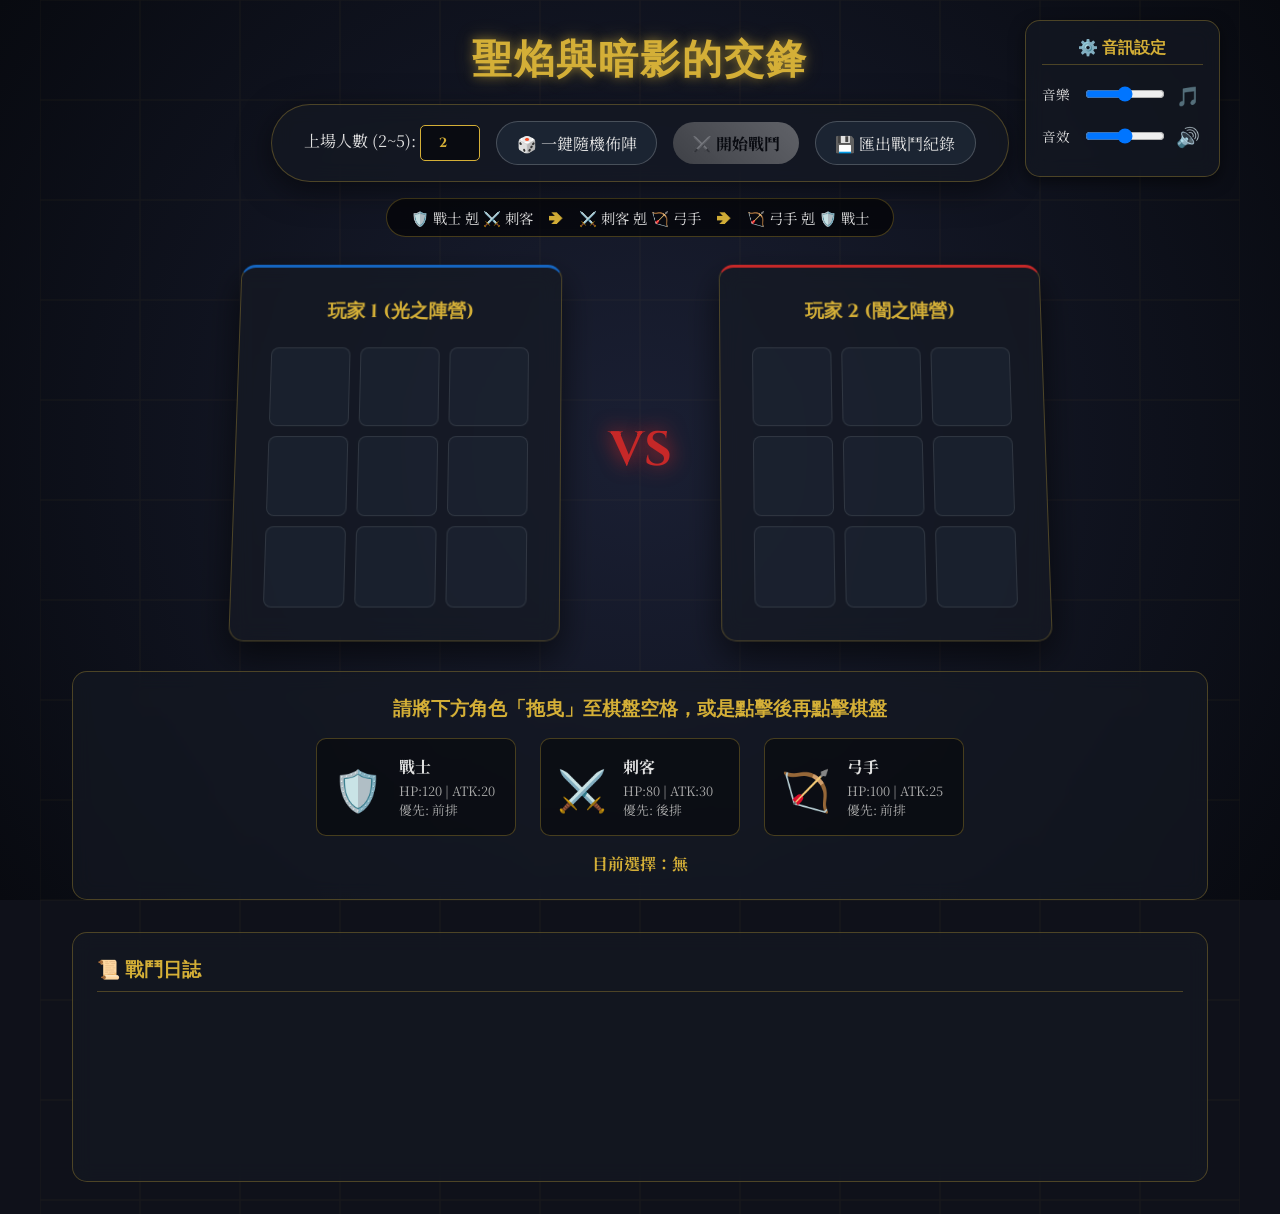
==== index.html @ f85f7ff4 "Initial commit: WarSims Auto-Battler Web Version" ====
<!DOCTYPE html>
<html lang="zh-TW">
<head>
    <meta charset="UTF-8">
    <meta name="viewport" content="width=device-width, initial-scale=1.0">
    <title>JRPG Auto Battler</title>
    <link rel="stylesheet" href="style.css">
    <link href="https://fonts.googleapis.com/css2?family=Noto+Serif+TC:wght@400;700&family=Cinzel:wght@600&display=swap" rel="stylesheet">
</head>
<body>
    <div id="game-container">
        <div class="bg-overlay"></div>
        
        <!-- 音效與音樂控制面板 -->
        <div class="audio-settings">
            <h4>⚙️ 音訊設定</h4>
            <div class="setting-row">
                <label>音樂</label>
                <input type="range" id="vol-bgm" min="0" max="1" step="0.05" value="0.5">
                <button id="toggle-bgm" class="icon-btn">🎵</button>
            </div>
            <div class="setting-row">
                <label>音效</label>
                <input type="range" id="vol-sfx" min="0" max="1" step="0.05" value="0.5">
                <button id="toggle-sfx" class="icon-btn">🔊</button>
            </div>
        </div>

        <header>
            <h1 class="title">聖焰與暗影的交鋒</h1>
            <div class="controls">
                <label>上場人數 (2~5): <input type="number" id="num-chars" value="2" min="2" max="5"></label>
                <button id="btn-random">🎲 一鍵隨機佈陣</button>
                <button id="btn-start" class="primary" disabled>⚔️ 開始戰鬥</button>
                <button id="btn-reset" class="hidden">🔄 重置下一局</button>
                <button id="btn-export">💾 匯出戰鬥紀錄</button>
            </div>
            
            <!-- 克制說明圖 -->
            <div class="element-legend">
                <span>🛡️ 戰士 剋 ⚔️ 刺客</span>
                <span class="arrow">➔</span>
                <span>⚔️ 刺客 剋 🏹 弓手</span>
                <span class="arrow">➔</span>
                <span>🏹 弓手 剋 🛡️ 戰士</span>
            </div>
        </header>

        <main class="battlefield">
            <div class="team-area team1">
                <h2 class="team-name">玩家 1 (光之陣營)</h2>
                <div class="grid" id="grid-team1">
                    <!-- 3x3 cells generated by JS -->
                </div>
            </div>

            <div class="vs-badge">VS</div>

            <div class="team-area team2">
                <h2 class="team-name">玩家 2 (闇之陣營)</h2>
                <div class="grid" id="grid-team2">
                    <!-- 3x3 cells generated by JS -->
                </div>
            </div>
        </main>

        <section class="selection-panel" id="selection-panel">
            <h3>請將下方角色「拖曳」至棋盤空格，或是點擊後再點擊棋盤</h3>
            <div class="character-pool">
                <div class="char-card" data-class="Warrior" draggable="true">
                    <div class="icon">🛡️</div>
                    <div class="info">
                        <strong>戰士</strong>
                        <span>HP:120 | ATK:20</span>
                        <span>優先: 前排</span>
                    </div>
                </div>
                <div class="char-card" data-class="Assassin" draggable="true">
                    <div class="icon">⚔️</div>
                    <div class="info">
                        <strong>刺客</strong>
                        <span>HP:80 | ATK:30</span>
                        <span>優先: 後排</span>
                    </div>
                </div>
                <div class="char-card" data-class="Archer" draggable="true">
                    <div class="icon">🏹</div>
                    <div class="info">
                        <strong>弓手</strong>
                        <span>HP:100 | ATK:25</span>
                        <span>優先: 前排</span>
                    </div>
                </div>
            </div>
            <div id="selection-status">目前選擇：無</div>
        </section>

        <section class="battle-log">
            <h3>📜 戰鬥日誌</h3>
            <div id="log-content"></div>
        </section>
    </div>

    <!-- 實體音效標籤 (請將您自己的 MP3 檔案放入資料夾中，並命名如下) -->
    <audio id="bgm-audio" loop src="./bgm.mp3"></audio>
    <audio id="hit-audio" src="./hit.mp3"></audio>
    <audio id="crit-audio" src="./crit.mp3"></audio>
    <audio id="die-audio" src="./die.mp3"></audio>

    <script src="app.js"></script>
</body>
</html>
---- style.css ----
:root {
    --bg-dark: #0f111a;
    --primary-gold: #d4af37;
    --primary-red: #c62828;
    --primary-blue: #1565c0;
    --text-light: #e0e0e0;
    --glass-bg: rgba(20, 25, 35, 0.7);
    --glass-border: rgba(212, 175, 55, 0.3);
    --cell-bg: rgba(30, 40, 55, 0.5);
    --cell-border: rgba(255, 255, 255, 0.1);
}

* {
    box-sizing: border-box;
    margin: 0;
    padding: 0;
}

body {
    background-color: var(--bg-dark);
    background-image: radial-gradient(circle at center, #1a1f33 0%, #080a10 100%);
    background-size: cover;
    background-attachment: fixed;
    color: var(--text-light);
    font-family: 'Noto Serif TC', serif;
    min-height: 100vh;
    display: flex;
    justify-content: center;
    align-items: center;
}

#game-container {
    width: 100%;
    max-width: 1200px;
    padding: 2rem;
    position: relative;
    z-index: 1;
}

.bg-overlay {
    position: absolute;
    top: 0; left: 0; width: 100%; height: 100%;
    background: url('data:image/svg+xml;utf8,<svg width="100" height="100" xmlns="http://www.w3.org/2000/svg"><rect width="100" height="100" fill="none" stroke="rgba(212,175,55,0.05)" stroke-width="1"/></svg>');
    z-index: -1;
    pointer-events: none;
}

header {
    text-align: center;
    margin-bottom: 1.5rem;
}

.title {
    font-family: 'Cinzel', serif;
    font-size: 2.5rem;
    color: var(--primary-gold);
    text-shadow: 0 0 10px rgba(212, 175, 55, 0.5), 0 0 20px rgba(212, 175, 55, 0.3);
    letter-spacing: 2px;
    margin-bottom: 1rem;
}

.controls {
    display: flex;
    justify-content: center;
    gap: 1rem;
    align-items: center;
    background: var(--glass-bg);
    padding: 1rem 2rem;
    border-radius: 50px;
    border: 1px solid var(--glass-border);
    backdrop-filter: blur(10px);
    box-shadow: 0 8px 32px rgba(0, 0, 0, 0.5);
    width: fit-content;
    margin: 0 auto 1rem auto;
}

/* 克制圖例 */
.element-legend {
    display: flex;
    justify-content: center;
    align-items: center;
    gap: 1rem;
    background: rgba(0, 0, 0, 0.6);
    padding: 0.5rem 1.5rem;
    border-radius: 20px;
    border: 1px solid var(--glass-border);
    color: var(--text-light);
    font-size: 0.9rem;
    width: fit-content;
    margin: 0 auto;
}

.element-legend .arrow {
    color: var(--primary-gold);
}

input[type="number"] {
    background: rgba(0,0,0,0.5);
    border: 1px solid var(--primary-gold);
    color: var(--primary-gold);
    padding: 0.5rem;
    border-radius: 5px;
    width: 60px;
    text-align: center;
    font-family: 'Cinzel', serif;
    font-weight: bold;
}

button {
    background: rgba(30, 40, 55, 0.8);
    color: var(--text-light);
    border: 1px solid rgba(255,255,255,0.2);
    padding: 0.6rem 1.2rem;
    border-radius: 25px;
    cursor: pointer;
    font-family: 'Noto Serif TC', serif;
    font-size: 1rem;
    transition: all 0.3s ease;
}

button:hover:not(:disabled) {
    background: rgba(50, 60, 80, 0.8);
    border-color: var(--primary-gold);
    box-shadow: 0 0 15px rgba(212, 175, 55, 0.3);
}

button.primary {
    background: linear-gradient(45deg, #8a6a20, #d4af37);
    color: #000;
    font-weight: bold;
    border: none;
}

button.primary:hover:not(:disabled) {
    background: linear-gradient(45deg, #d4af37, #f3d46f);
    box-shadow: 0 0 20px rgba(212, 175, 55, 0.6);
}

button:disabled {
    opacity: 0.5;
    cursor: not-allowed;
    filter: grayscale(1);
}

.hidden {
    display: none !important;
}

/* Battlefield */
.battlefield {
    display: flex;
    justify-content: center;
    align-items: center;
    gap: 3rem;
    margin-bottom: 2rem;
    perspective: 1000px;
}

.team-area {
    background: var(--glass-bg);
    border: 1px solid var(--glass-border);
    border-radius: 15px;
    padding: 2rem;
    backdrop-filter: blur(10px);
    box-shadow: 0 15px 35px rgba(0,0,0,0.6);
    position: relative;
    transform: rotateX(5deg);
    transition: transform 0.3s ease;
}

.team-area:hover {
    transform: rotateX(0deg);
}

.team1 { border-top: 3px solid var(--primary-blue); }
.team2 { border-top: 3px solid var(--primary-red); }

.team-name {
    text-align: center;
    margin-bottom: 1.5rem;
    font-family: 'Cinzel', serif;
    color: var(--primary-gold);
    font-size: 1.2rem;
}

.grid {
    display: grid;
    grid-template-columns: repeat(3, 1fr);
    grid-template-rows: repeat(3, 1fr);
    gap: 10px;
}

.team1 .grid {
    direction: rtl; 
}
.team1 .cell {
    direction: ltr; 
}

.cell {
    width: 80px;
    height: 80px;
    background: var(--cell-bg);
    border: 1px solid var(--cell-border);
    border-radius: 8px;
    display: flex;
    justify-content: center;
    align-items: center;
    transition: all 0.2s ease;
    position: relative;
}

.cell.drag-over {
    background: rgba(212, 175, 55, 0.3);
    border-color: var(--primary-gold);
    transform: scale(1.05);
}

.cell:hover {
    background: rgba(255, 255, 255, 0.1);
    border-color: var(--primary-gold);
}

.vs-badge {
    font-family: 'Cinzel', serif;
    font-size: 3rem;
    font-weight: bold;
    color: var(--primary-red);
    text-shadow: 0 0 20px #c62828;
    animation: pulse 2s infinite alternate;
}

@keyframes pulse {
    from { transform: scale(1); text-shadow: 0 0 10px #c62828; }
    to { transform: scale(1.1); text-shadow: 0 0 25px #ff5252; }
}

/* Characters */
.character {
    font-size: 2.5rem;
    user-select: none;
    position: relative;
    z-index: 2;
    transition: all 0.3s ease;
    cursor: grab;
}

.character:active {
    cursor: grabbing;
}

.character.dragging {
    opacity: 0.5;
    transform: scale(1.1);
}

.hp-bar-container {
    position: absolute;
    bottom: -15px;
    left: 10%;
    width: 80%;
    height: 6px;
    background: #333;
    border-radius: 3px;
    overflow: hidden;
    border: 1px solid #000;
}

.hp-bar {
    height: 100%;
    background: #4caf50;
    width: 100%;
    transition: width 0.3s ease, background-color 0.3s ease;
}

.hp-bar.low {
    background: #f44336;
}

/* 動畫效果 */
@keyframes attack-right {
    0% { transform: translateX(0) scale(1); }
    50% { transform: translateX(30px) scale(1.2); }
    100% { transform: translateX(0) scale(1); }
}

@keyframes attack-left {
    0% { transform: translateX(0) scale(1); }
    50% { transform: translateX(-30px) scale(1.2); }
    100% { transform: translateX(0) scale(1); }
}

@keyframes hit-shake {
    0% { transform: translate(0, 0) rotate(0deg); filter: brightness(1) sepia(0); }
    25% { transform: translate(5px, 5px) rotate(5deg); filter: brightness(2) sepia(1) hue-rotate(300deg); }
    50% { transform: translate(-5px, -5px) rotate(-5deg); filter: brightness(2) sepia(1) hue-rotate(300deg); }
    75% { transform: translate(5px, -5px) rotate(5deg); filter: brightness(1) sepia(0); }
    100% { transform: translate(0, 0) rotate(0deg); }
}

@keyframes die {
    0% { opacity: 1; transform: scale(1); filter: grayscale(0); }
    50% { opacity: 0.5; transform: scale(0.8); filter: grayscale(1); }
    100% { opacity: 0; transform: scale(0.5); filter: grayscale(1); }
}

.anim-attack-t1 { animation: attack-right 0.2s ease-in-out; z-index: 10; }
.anim-attack-t2 { animation: attack-left 0.2s ease-in-out; z-index: 10; }
.anim-hit { animation: hit-shake 0.2s ease-in-out; }
.anim-die { animation: die 0.5s forwards; }

.damage-text {
    position: absolute;
    color: #ff5252;
    font-weight: bold;
    font-size: 1.5rem;
    text-shadow: 2px 2px 0 #000;
    pointer-events: none;
    z-index: 20;
    animation: floatUp 1s forwards;
}

.damage-text.crit {
    color: #ffeb3b;
    font-size: 2rem;
}

@keyframes floatUp {
    0% { transform: translateY(0) scale(1); opacity: 1; }
    100% { transform: translateY(-40px) scale(1.5); opacity: 0; }
}

/* Selection Panel */
.selection-panel {
    background: var(--glass-bg);
    border: 1px solid var(--glass-border);
    border-radius: 15px;
    padding: 1.5rem;
    margin-bottom: 2rem;
    text-align: center;
    backdrop-filter: blur(10px);
}

.selection-panel h3 {
    color: var(--primary-gold);
    margin-bottom: 1rem;
    font-family: 'Cinzel', serif;
}

.character-pool {
    display: flex;
    justify-content: center;
    gap: 1.5rem;
    margin-bottom: 1rem;
}

.char-card {
    background: rgba(0,0,0,0.4);
    border: 1px solid var(--glass-border);
    border-radius: 10px;
    padding: 1rem;
    cursor: grab;
    display: flex;
    align-items: center;
    gap: 1rem;
    transition: all 0.2s ease;
    width: 200px;
}

.char-card:active {
    cursor: grabbing;
}

.char-card:hover {
    background: rgba(212, 175, 55, 0.1);
    transform: translateY(-5px);
}

.char-card.selected {
    border-color: var(--primary-gold);
    box-shadow: 0 0 15px rgba(212, 175, 55, 0.5);
    background: rgba(212, 175, 55, 0.15);
}

.char-card .icon {
    font-size: 2.5rem;
}

.char-card .info {
    display: flex;
    flex-direction: column;
    text-align: left;
    font-size: 0.8rem;
    color: #aaa;
}

.char-card .info strong {
    color: var(--text-light);
    font-size: 1rem;
    margin-bottom: 0.2rem;
}

#selection-status {
    color: var(--primary-gold);
    font-weight: bold;
}

/* Battle Log */
.battle-log {
    background: var(--glass-bg);
    border: 1px solid var(--glass-border);
    border-radius: 15px;
    padding: 1.5rem;
    height: 250px;
    display: flex;
    flex-direction: column;
    backdrop-filter: blur(10px);
}

.battle-log h3 {
    color: var(--primary-gold);
    margin-bottom: 1rem;
    font-family: 'Cinzel', serif;
    border-bottom: 1px solid var(--glass-border);
    padding-bottom: 0.5rem;
}

#log-content {
    flex: 1;
    overflow-y: auto;
    font-family: monospace;
    font-size: 0.95rem;
    line-height: 1.5;
    padding-right: 1rem;
}

#log-content::-webkit-scrollbar {
    width: 8px;
}
#log-content::-webkit-scrollbar-track {
    background: rgba(0,0,0,0.2);
    border-radius: 4px;
}
#log-content::-webkit-scrollbar-thumb {
    background: var(--primary-gold);
    border-radius: 4px;
}

.log-turn {
    color: var(--primary-gold);
    font-weight: bold;
    margin-top: 0.5rem;
    border-top: 1px dashed rgba(255,255,255,0.1);
    padding-top: 0.5rem;
}

.log-entry {
    margin-bottom: 0.3rem;
}

.log-crit {
    color: #ffeb3b;
}

.log-death {
    color: #ff5252;
    font-weight: bold;
}

/* Audio Settings Panel */
.audio-settings {
    position: absolute;
    top: 20px;
    right: 20px;
    background: var(--glass-bg);
    border: 1px solid var(--glass-border);
    border-radius: 15px;
    padding: 1rem;
    backdrop-filter: blur(10px);
    box-shadow: 0 5px 15px rgba(0,0,0,0.5);
    z-index: 100;
}

.audio-settings h4 {
    color: var(--primary-gold);
    margin-bottom: 0.8rem;
    font-family: 'Cinzel', serif;
    text-align: center;
    border-bottom: 1px solid var(--glass-border);
    padding-bottom: 0.3rem;
}

.setting-row {
    display: flex;
    align-items: center;
    gap: 0.5rem;
    margin-bottom: 0.5rem;
    font-size: 0.85rem;
}

.setting-row label {
    width: 35px;
}

.setting-row input[type="range"] {
    width: 80px;
    cursor: pointer;
}

.icon-btn {
    background: none;
    border: none;
    font-size: 1.2rem;
    cursor: pointer;
    padding: 0.2rem;
    border-radius: 5px;
    box-shadow: none;
    transition: opacity 0.2s;
}

.icon-btn:hover {
    background: rgba(255,255,255,0.1);
    box-shadow: none;
    border: none;
}

.icon-btn.muted {
    opacity: 0.3;
    filter: grayscale(1);
}
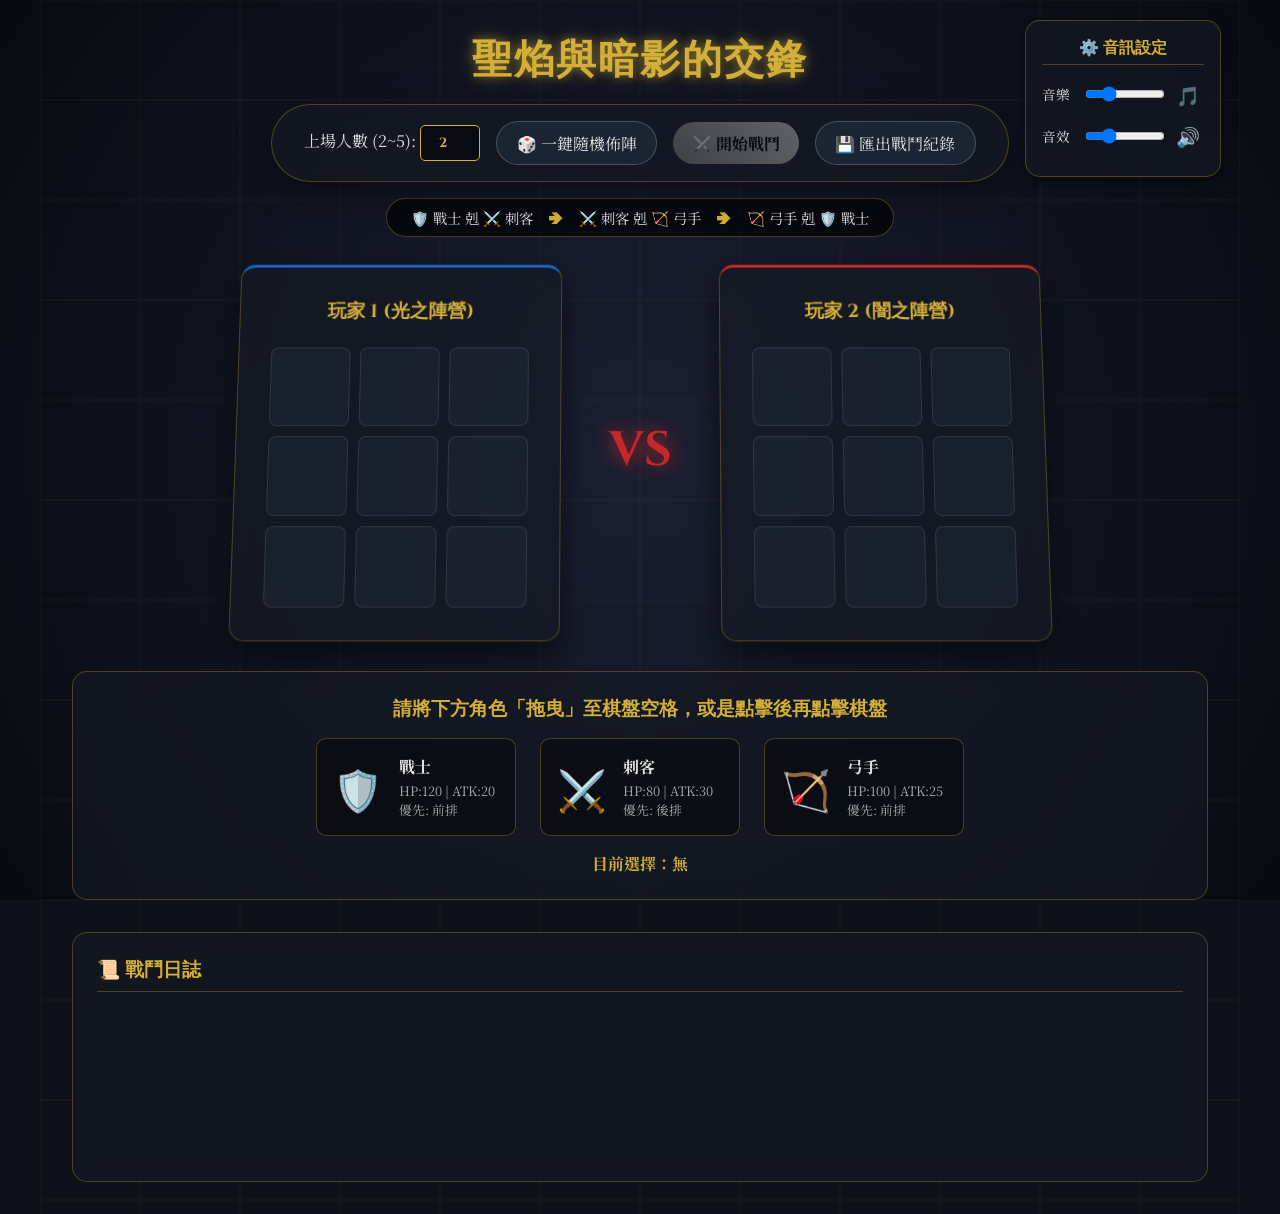
==== commit 3a70e196: "Lower default volume to 0.25" ====
--- a/index.html
+++ b/index.html
@@ -16,12 +16,12 @@
             <h4>⚙️ 音訊設定</h4>
             <div class="setting-row">
                 <label>音樂</label>
-                <input type="range" id="vol-bgm" min="0" max="1" step="0.05" value="0.5">
+                <input type="range" id="vol-bgm" min="0" max="1" step="0.05" value="0.25">
                 <button id="toggle-bgm" class="icon-btn">🎵</button>
             </div>
             <div class="setting-row">
                 <label>音效</label>
-                <input type="range" id="vol-sfx" min="0" max="1" step="0.05" value="0.5">
+                <input type="range" id="vol-sfx" min="0" max="1" step="0.05" value="0.25">
                 <button id="toggle-sfx" class="icon-btn">🔊</button>
             </div>
         </div>
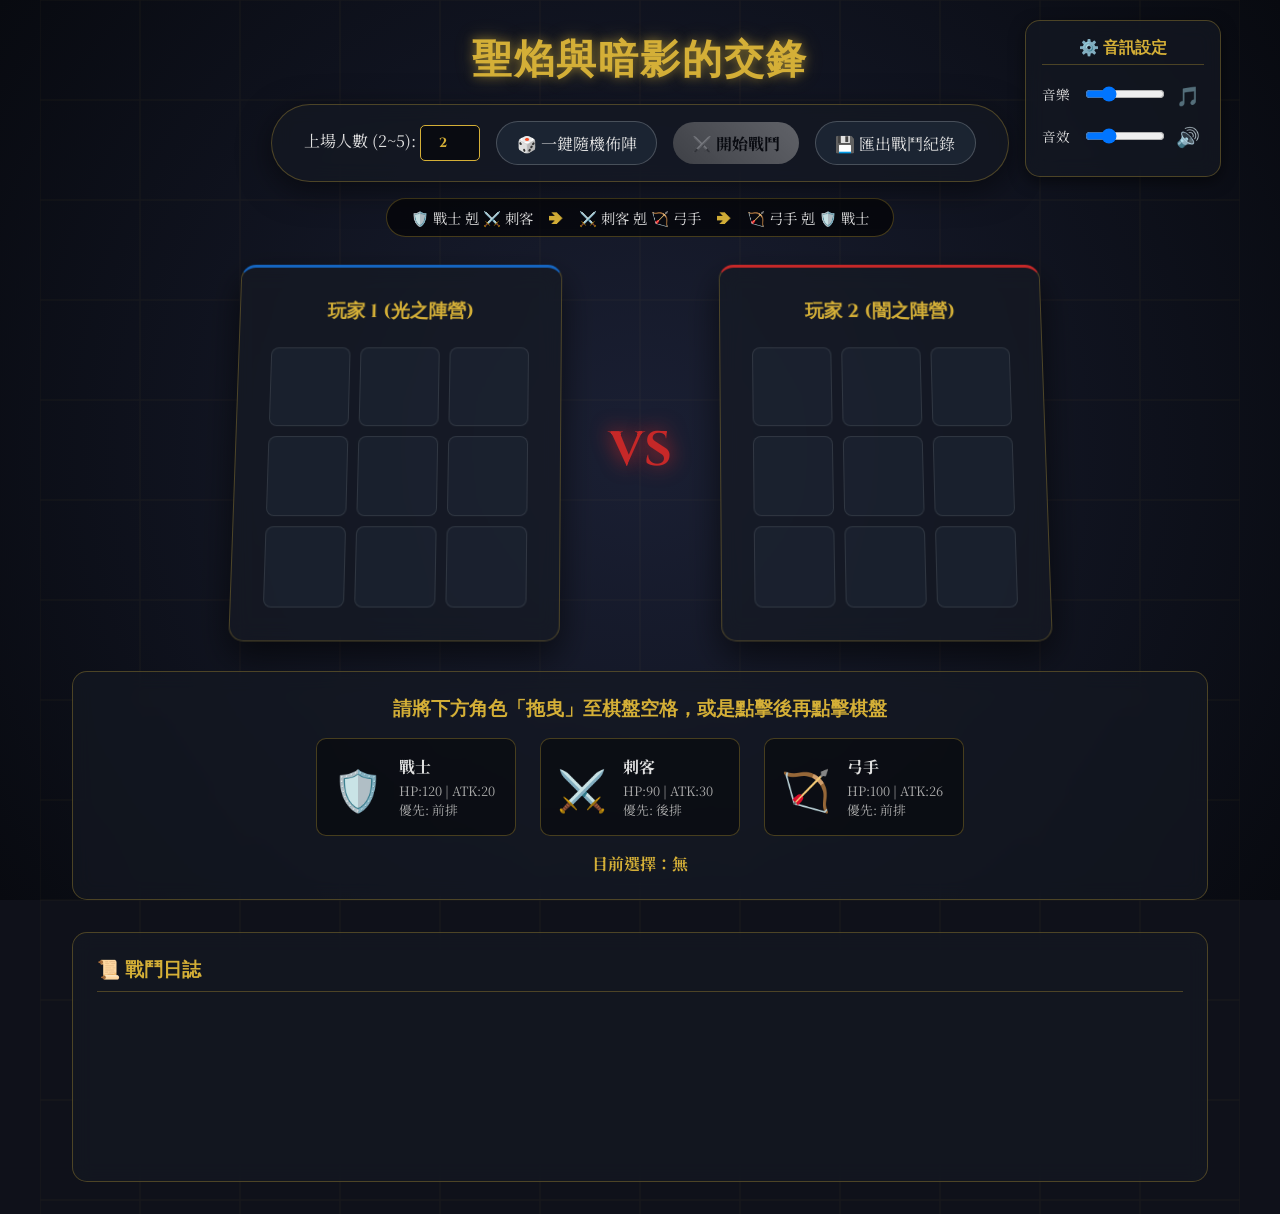
==== commit 0283b47c: "Update character stats balancing and simulate consecutive battles stats" ====
--- a/index.html
+++ b/index.html
@@ -79,7 +79,7 @@
                     <div class="icon">⚔️</div>
                     <div class="info">
                         <strong>刺客</strong>
-                        <span>HP:80 | ATK:30</span>
+                        <span>HP:90 | ATK:30</span>
                         <span>優先: 後排</span>
                     </div>
                 </div>
@@ -87,7 +87,7 @@
                     <div class="icon">🏹</div>
                     <div class="info">
                         <strong>弓手</strong>
-                        <span>HP:100 | ATK:25</span>
+                        <span>HP:100 | ATK:26</span>
                         <span>優先: 前排</span>
                     </div>
                 </div>
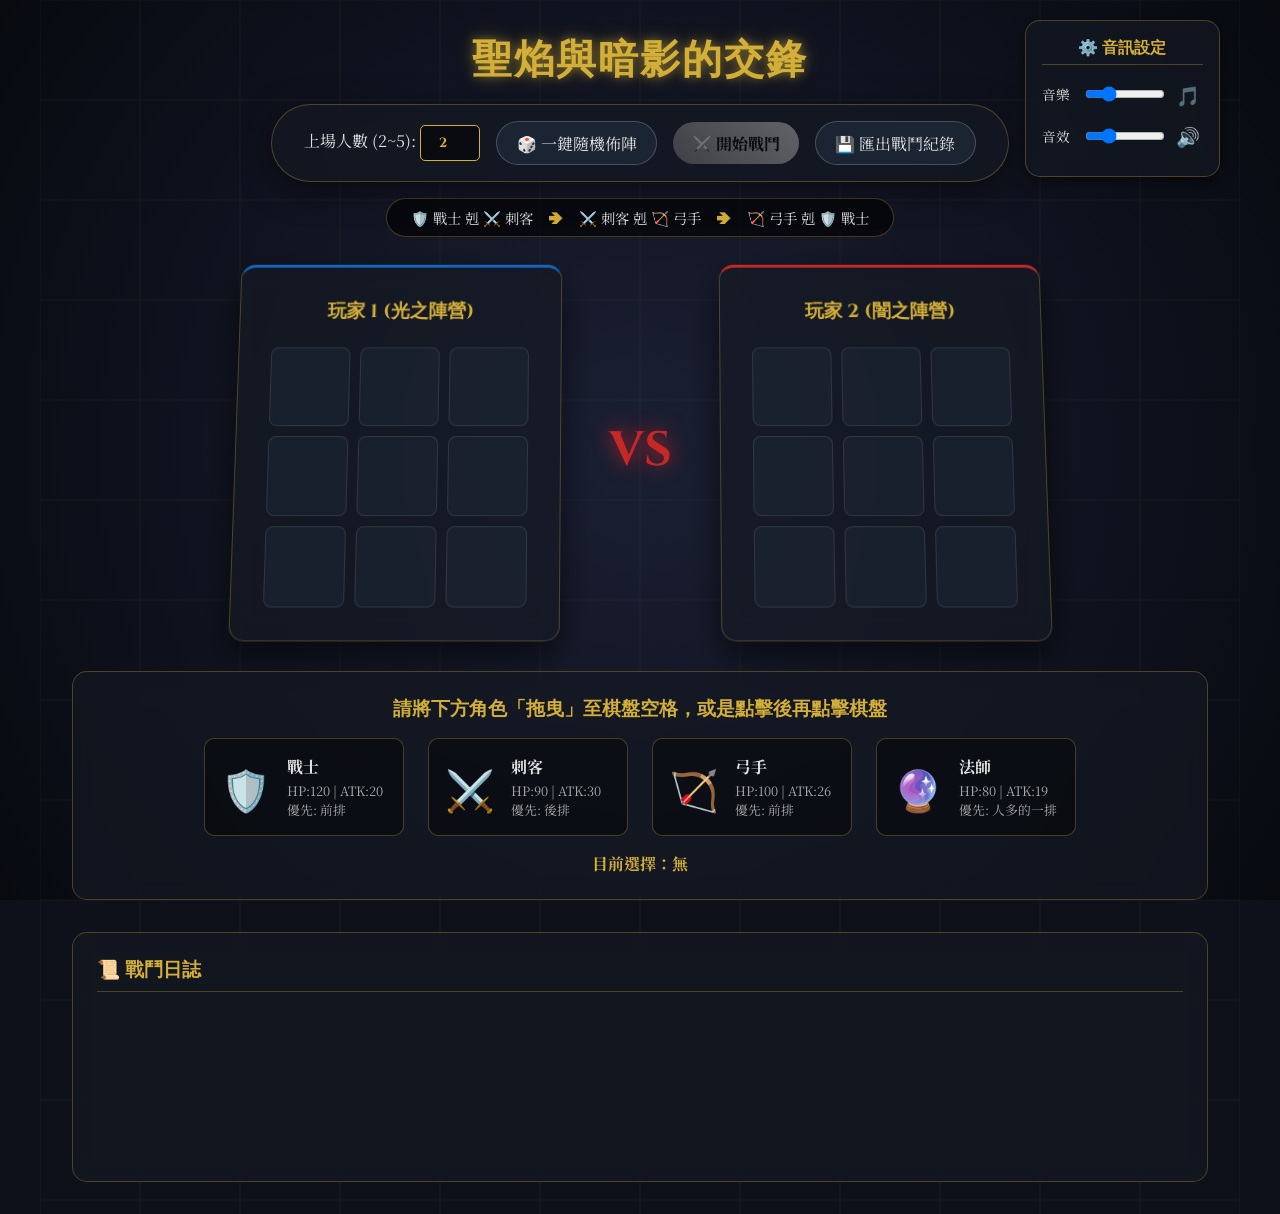
==== commit 140e3ab2: "refactor: organize assets, extract character configs to data file, add documentation" ====
--- a/index.html
+++ b/index.html
@@ -66,31 +66,8 @@
 
         <section class="selection-panel" id="selection-panel">
             <h3>請將下方角色「拖曳」至棋盤空格，或是點擊後再點擊棋盤</h3>
-            <div class="character-pool">
-                <div class="char-card" data-class="Warrior" draggable="true">
-                    <div class="icon">🛡️</div>
-                    <div class="info">
-                        <strong>戰士</strong>
-                        <span>HP:120 | ATK:20</span>
-                        <span>優先: 前排</span>
-                    </div>
-                </div>
-                <div class="char-card" data-class="Assassin" draggable="true">
-                    <div class="icon">⚔️</div>
-                    <div class="info">
-                        <strong>刺客</strong>
-                        <span>HP:90 | ATK:30</span>
-                        <span>優先: 後排</span>
-                    </div>
-                </div>
-                <div class="char-card" data-class="Archer" draggable="true">
-                    <div class="icon">🏹</div>
-                    <div class="info">
-                        <strong>弓手</strong>
-                        <span>HP:100 | ATK:26</span>
-                        <span>優先: 前排</span>
-                    </div>
-                </div>
+            <div class="character-pool" id="character-pool-container">
+                <!-- 角色卡片會由 characters.js 動態生成 -->
             </div>
             <div id="selection-status">目前選擇：無</div>
         </section>
@@ -101,12 +78,14 @@
         </section>
     </div>
 
-    <!-- 實體音效標籤 (請將您自己的 MP3 檔案放入資料夾中，並命名如下) -->
-    <audio id="bgm-audio" loop src="./bgm.mp3"></audio>
-    <audio id="hit-audio" src="./hit.mp3"></audio>
-    <audio id="crit-audio" src="./crit.mp3"></audio>
-    <audio id="die-audio" src="./die.mp3"></audio>
+    <!-- 實體音效標籤 -->
+    <audio id="bgm-audio" loop src="assets/audio/bgm.mp3"></audio>
+    <audio id="hit-audio" src="assets/audio/hit.mp3"></audio>
+    <audio id="crit-audio" src="assets/audio/crit.mp3"></audio>
+    <audio id="die-audio" src="assets/audio/die.mp3"></audio>
+    <audio id="magic-audio" src="assets/audio/magic.mp3"></audio>
 
+    <script src="assets/data/characters.js"></script>
     <script src="app.js"></script>
 </body>
 </html>
--- a/style.css
+++ b/style.css
@@ -307,7 +307,15 @@
 .anim-attack-t1 { animation: attack-right 0.2s ease-in-out; z-index: 10; }
 .anim-attack-t2 { animation: attack-left 0.2s ease-in-out; z-index: 10; }
 .anim-hit { animation: hit-shake 0.2s ease-in-out; }
+.anim-magic-hit { animation: magic-burn 0.5s ease-out; }
 .anim-die { animation: die 0.5s forwards; }
+
+@keyframes magic-burn {
+    0% { filter: brightness(1) sepia(0) hue-rotate(0deg); transform: scale(1); }
+    30% { filter: brightness(1.5) sepia(1) hue-rotate(-50deg) drop-shadow(0 0 15px orange); transform: scale(1.1); }
+    70% { filter: brightness(1.5) sepia(1) hue-rotate(-50deg) drop-shadow(0 0 20px red); transform: scale(1.05); }
+    100% { filter: brightness(1) sepia(0) hue-rotate(0deg); transform: scale(1); }
+}
 
 .damage-text {
     position: absolute;
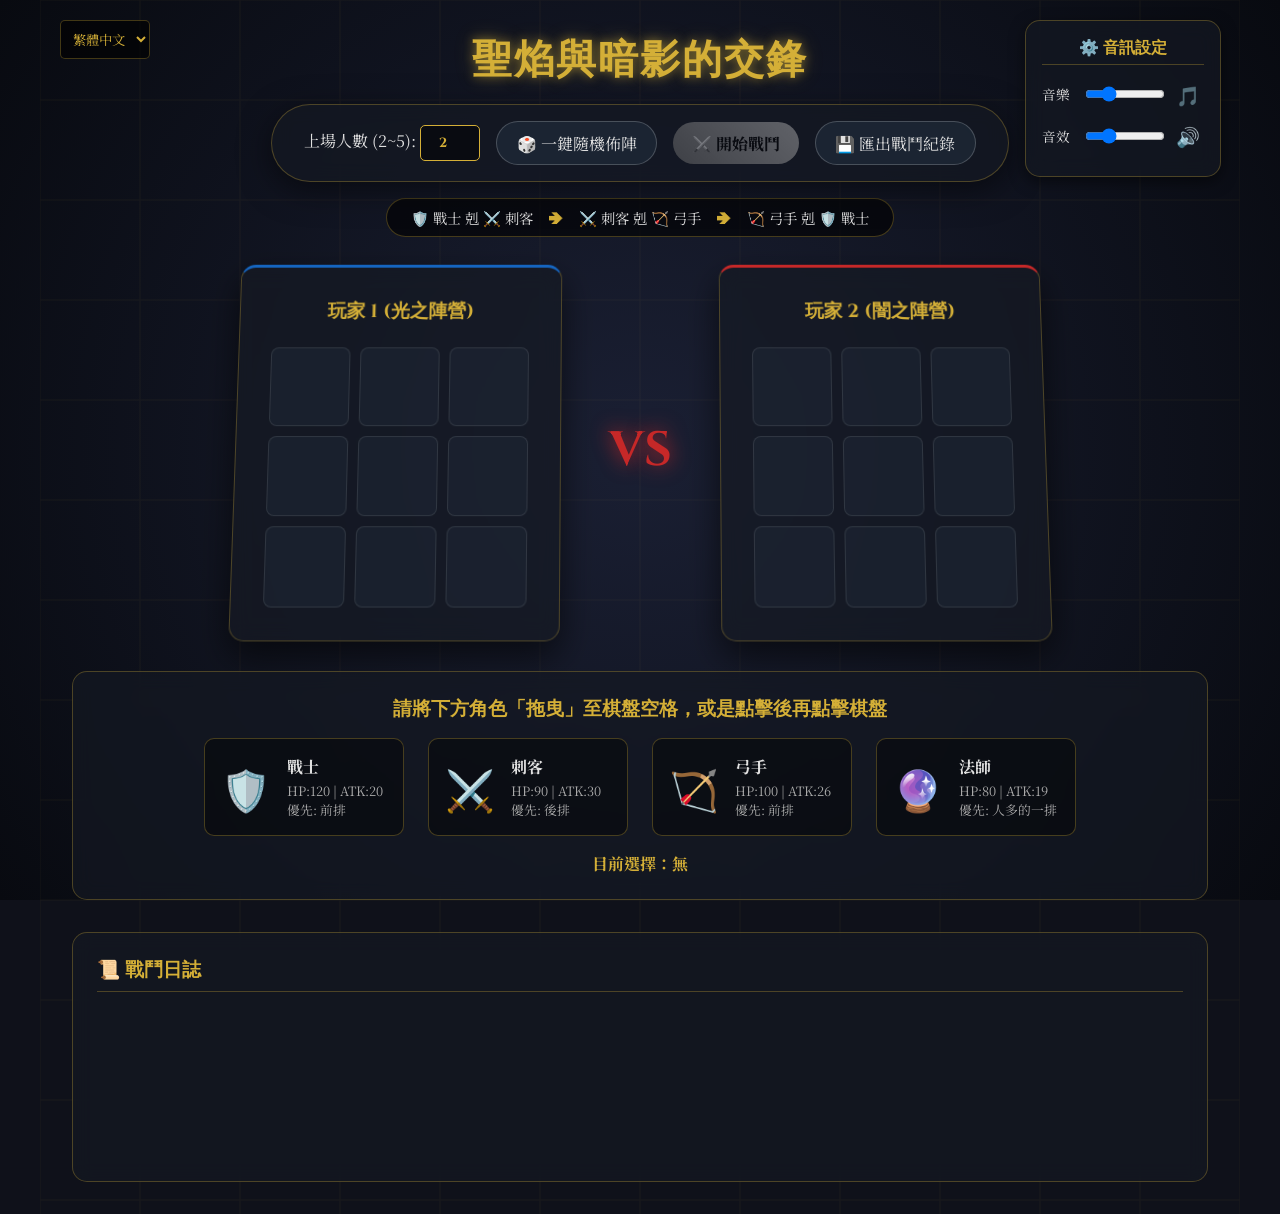
==== commit 9dae3745: "feat: implement i18n support for English and Traditional Chinese" ====
--- a/index.html
+++ b/index.html
@@ -11,44 +11,51 @@
     <div id="game-container">
         <div class="bg-overlay"></div>
         
-        <!-- 音效與音樂控制面板 -->
+        <!-- 語系切換與音效音樂控制 -->
+        <div class="top-controls">
+            <select id="lang-select" onchange="switchLanguage(this.value)">
+                <option value="zh-TW">繁體中文</option>
+                <option value="en">English</option>
+            </select>
+        </div>
+
         <div class="audio-settings">
-            <h4>⚙️ 音訊設定</h4>
+            <h4 data-i18n="audio_settings">⚙️ 音訊設定</h4>
             <div class="setting-row">
-                <label>音樂</label>
+                <label data-i18n="music">音樂</label>
                 <input type="range" id="vol-bgm" min="0" max="1" step="0.05" value="0.25">
                 <button id="toggle-bgm" class="icon-btn">🎵</button>
             </div>
             <div class="setting-row">
-                <label>音效</label>
+                <label data-i18n="sfx">音效</label>
                 <input type="range" id="vol-sfx" min="0" max="1" step="0.05" value="0.25">
                 <button id="toggle-sfx" class="icon-btn">🔊</button>
             </div>
         </div>
 
         <header>
-            <h1 class="title">聖焰與暗影的交鋒</h1>
+            <h1 class="title" data-i18n="title">聖焰與暗影的交鋒</h1>
             <div class="controls">
-                <label>上場人數 (2~5): <input type="number" id="num-chars" value="2" min="2" max="5"></label>
-                <button id="btn-random">🎲 一鍵隨機佈陣</button>
-                <button id="btn-start" class="primary" disabled>⚔️ 開始戰鬥</button>
-                <button id="btn-reset" class="hidden">🔄 重置下一局</button>
-                <button id="btn-export">💾 匯出戰鬥紀錄</button>
+                <label><span data-i18n-text="max_chars_label">上場人數 (2~5): </span><input type="number" id="num-chars" value="2" min="2" max="5"></label>
+                <button id="btn-random" data-i18n="btn_random">🎲 一鍵隨機佈陣</button>
+                <button id="btn-start" class="primary" disabled data-i18n="btn_start">⚔️ 開始戰鬥</button>
+                <button id="btn-reset" class="hidden" data-i18n="btn_reset">🔄 重置下一局</button>
+                <button id="btn-export" data-i18n="btn_export">💾 匯出戰鬥紀錄</button>
             </div>
             
             <!-- 克制說明圖 -->
             <div class="element-legend">
-                <span>🛡️ 戰士 剋 ⚔️ 刺客</span>
+                <span data-i18n="legend_warrior">🛡️ 戰士 剋 ⚔️ 刺客</span>
                 <span class="arrow">➔</span>
-                <span>⚔️ 刺客 剋 🏹 弓手</span>
+                <span data-i18n="legend_assassin">⚔️ 刺客 剋 🏹 弓手</span>
                 <span class="arrow">➔</span>
-                <span>🏹 弓手 剋 🛡️ 戰士</span>
+                <span data-i18n="legend_archer">🏹 弓手 剋 🛡️ 戰士</span>
             </div>
         </header>
 
         <main class="battlefield">
             <div class="team-area team1">
-                <h2 class="team-name">玩家 1 (光之陣營)</h2>
+                <h2 class="team-name" data-i18n="team1_name">玩家 1 (光之陣營)</h2>
                 <div class="grid" id="grid-team1">
                     <!-- 3x3 cells generated by JS -->
                 </div>
@@ -57,7 +64,7 @@
             <div class="vs-badge">VS</div>
 
             <div class="team-area team2">
-                <h2 class="team-name">玩家 2 (闇之陣營)</h2>
+                <h2 class="team-name" data-i18n="team2_name">玩家 2 (闇之陣營)</h2>
                 <div class="grid" id="grid-team2">
                     <!-- 3x3 cells generated by JS -->
                 </div>
@@ -65,15 +72,15 @@
         </main>
 
         <section class="selection-panel" id="selection-panel">
-            <h3>請將下方角色「拖曳」至棋盤空格，或是點擊後再點擊棋盤</h3>
+            <h3 data-i18n="instruction">請將下方角色「拖曳」至棋盤空格，或是點擊後再點擊棋盤</h3>
             <div class="character-pool" id="character-pool-container">
                 <!-- 角色卡片會由 characters.js 動態生成 -->
             </div>
-            <div id="selection-status">目前選擇：無</div>
+            <div id="selection-status"><span data-i18n-text="selection_status">目前選擇：</span><span data-i18n-text="selection_none">無</span></div>
         </section>
 
         <section class="battle-log">
-            <h3>📜 戰鬥日誌</h3>
+            <h3 data-i18n="battle_log_title">📜 戰鬥日誌</h3>
             <div id="log-content"></div>
         </section>
     </div>
@@ -85,6 +92,7 @@
     <audio id="die-audio" src="assets/audio/die.mp3"></audio>
     <audio id="magic-audio" src="assets/audio/magic.mp3"></audio>
 
+    <script src="assets/data/i18n.js"></script>
     <script src="assets/data/characters.js"></script>
     <script src="app.js"></script>
 </body>
--- a/style.css
+++ b/style.css
@@ -536,3 +536,21 @@
     opacity: 0.3;
     filter: grayscale(1);
 }
+
+.top-controls {
+    position: absolute;
+    top: 20px;
+    left: 20px;
+    z-index: 100;
+}
+
+.top-controls select {
+    background: rgba(0,0,0,0.6);
+    color: var(--primary-gold);
+    border: 1px solid var(--glass-border);
+    padding: 0.5rem;
+    border-radius: 5px;
+    font-family: 'Noto Serif TC', serif;
+    outline: none;
+    cursor: pointer;
+}
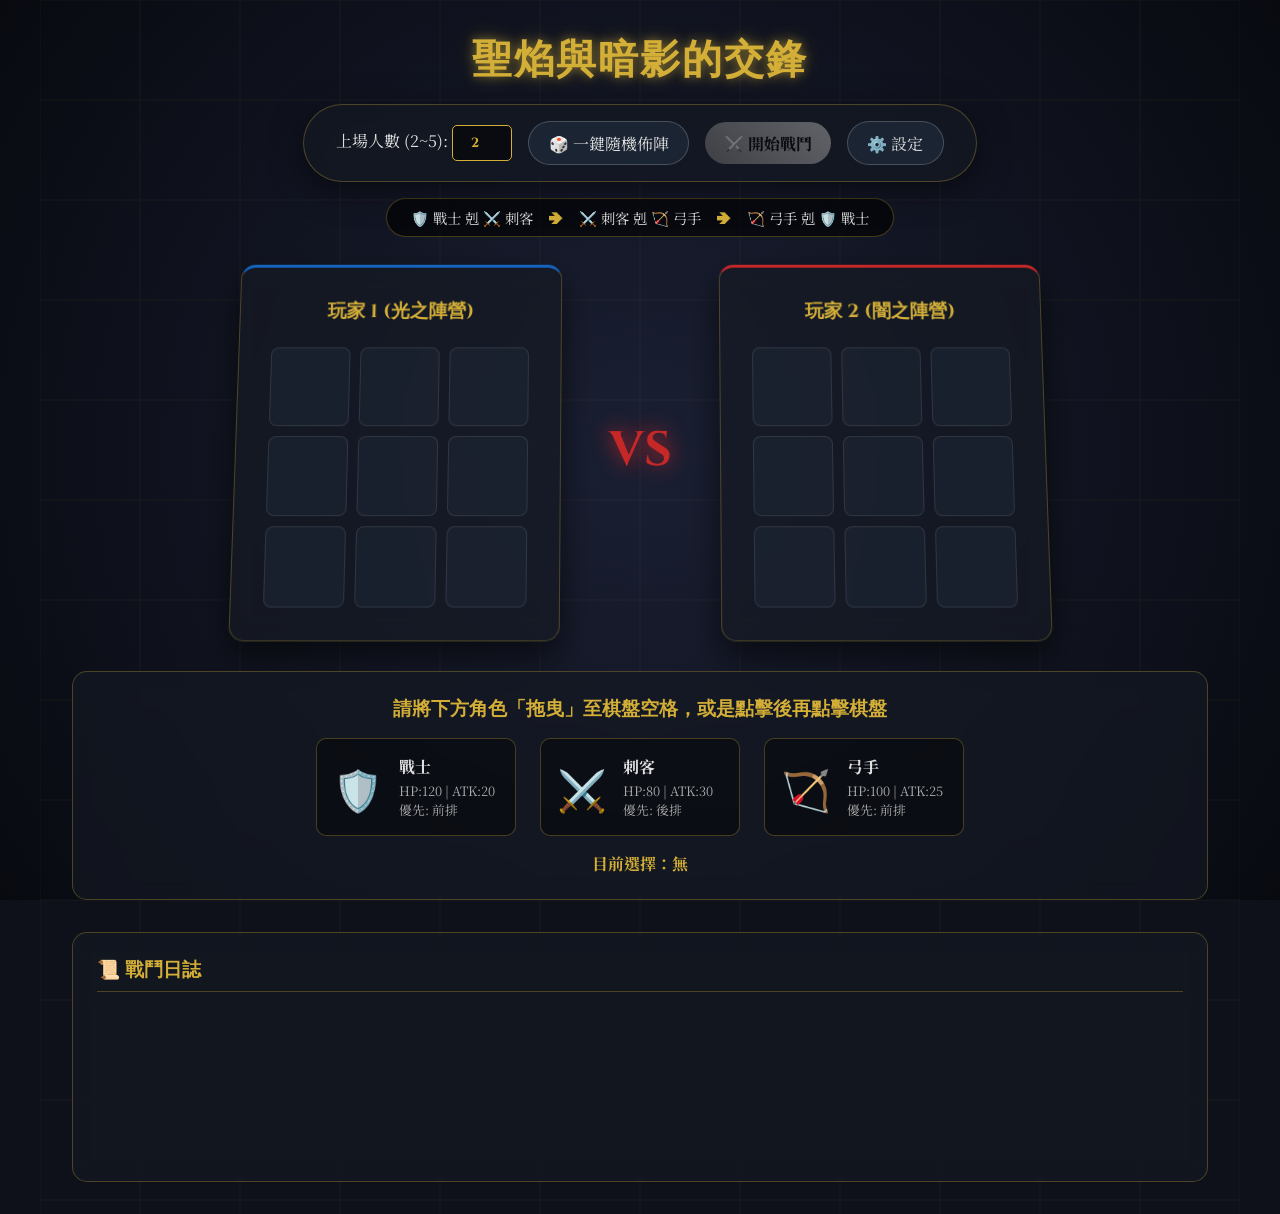
==== commit 7900ec0b: "Refactor UI, extract language strings, add Settings modal, and remove export logic" ====
--- a/index.html
+++ b/index.html
@@ -11,36 +11,59 @@
     <div id="game-container">
         <div class="bg-overlay"></div>
         
-        <!-- 語系切換與音效音樂控制 -->
-        <div class="top-controls">
-            <select id="lang-select" onchange="switchLanguage(this.value)">
-                <option value="zh-TW">繁體中文</option>
-                <option value="en">English</option>
-            </select>
-        </div>
+        <!-- 設定視窗 (Modal) -->
+        <div id="settings-modal" class="modal hidden">
+            <div class="modal-content">
+                <h2 data-i18n="settings_title">⚙️ 遊戲設定</h2>
+                
+                <div class="setting-group">
+                    <label data-i18n="setting_language">語言 (Language)</label>
+                    <select id="select-lang">
+                        <option value="zh-TW">繁體中文</option>
+                        <option value="en">English</option>
+                    </select>
+                </div>
 
-        <div class="audio-settings">
-            <h4 data-i18n="audio_settings">⚙️ 音訊設定</h4>
-            <div class="setting-row">
-                <label data-i18n="music">音樂</label>
-                <input type="range" id="vol-bgm" min="0" max="1" step="0.05" value="0.25">
-                <button id="toggle-bgm" class="icon-btn">🎵</button>
-            </div>
-            <div class="setting-row">
-                <label data-i18n="sfx">音效</label>
-                <input type="range" id="vol-sfx" min="0" max="1" step="0.05" value="0.25">
-                <button id="toggle-sfx" class="icon-btn">🔊</button>
+                <div class="setting-group">
+                    <label data-i18n="setting_speed">戰鬥速度</label>
+                    <select id="select-speed">
+                        <option value="0.5">0.5X</option>
+                        <option value="1" selected>1X</option>
+                        <option value="2">2X</option>
+                    </select>
+                </div>
+
+                <div class="setting-group">
+                    <label data-i18n="setting_bgm">音樂音量 (BGM)</label>
+                    <div class="slider-container">
+                        <input type="range" id="vol-bgm" min="0" max="1" step="0.05" value="0.25">
+                        <span id="val-bgm">25%</span>
+                    </div>
+                </div>
+
+                <div class="setting-group">
+                    <label data-i18n="setting_sfx">音效音量 (SFX)</label>
+                    <div class="slider-container">
+                        <input type="range" id="vol-sfx" min="0" max="1" step="0.05" value="0.25">
+                        <span id="val-sfx">25%</span>
+                    </div>
+                </div>
+
+                <button id="btn-close-settings" class="primary" data-i18n="btn_close">關閉</button>
             </div>
         </div>
 
         <header>
             <h1 class="title" data-i18n="title">聖焰與暗影的交鋒</h1>
-            <div class="controls">
-                <label><span data-i18n-text="max_chars_label">上場人數 (2~5): </span><input type="number" id="num-chars" value="2" min="2" max="5"></label>
-                <button id="btn-random" data-i18n="btn_random">🎲 一鍵隨機佈陣</button>
-                <button id="btn-start" class="primary" disabled data-i18n="btn_start">⚔️ 開始戰鬥</button>
-                <button id="btn-reset" class="hidden" data-i18n="btn_reset">🔄 重置下一局</button>
-                <button id="btn-export" data-i18n="btn_export">💾 匯出戰鬥紀錄</button>
+            
+            <div class="controls-wrapper">
+                <div class="controls">
+                    <label><span data-i18n="num_chars_label">上場人數 (2~5):</span> <input type="number" id="num-chars" value="2" min="2" max="5"></label>
+                    <button id="btn-random" data-i18n="btn_random">🎲 一鍵隨機佈陣</button>
+                    <button id="btn-start" class="primary" disabled data-i18n="btn_start">⚔️ 開始戰鬥</button>
+                    <button id="btn-reset" class="hidden" data-i18n="btn_reset">🔄 重置下一局</button>
+                    <button id="btn-settings" data-i18n="btn_settings">⚙️ 設定</button>
+                </div>
             </div>
             
             <!-- 克制說明圖 -->
@@ -72,28 +95,27 @@
         </main>
 
         <section class="selection-panel" id="selection-panel">
-            <h3 data-i18n="instruction">請將下方角色「拖曳」至棋盤空格，或是點擊後再點擊棋盤</h3>
-            <div class="character-pool" id="character-pool-container">
-                <!-- 角色卡片會由 characters.js 動態生成 -->
+            <h3 data-i18n="instruction_drag">請將下方角色「拖曳」至棋盤空格，或是點擊後再點擊棋盤</h3>
+            <div class="character-pool" id="character-pool">
+                <!-- 生成由 JS 控制的卡片 -->
             </div>
-            <div id="selection-status"><span data-i18n-text="selection_status">目前選擇：</span><span data-i18n-text="selection_none">無</span></div>
+            <div id="selection-status-wrap"><span data-i18n="status_selected">目前選擇：</span><span id="selection-status" data-i18n="status_none">無</span></div>
         </section>
 
         <section class="battle-log">
-            <h3 data-i18n="battle_log_title">📜 戰鬥日誌</h3>
+            <h3 data-i18n="log_title">📜 戰鬥日誌</h3>
             <div id="log-content"></div>
         </section>
     </div>
 
-    <!-- 實體音效標籤 -->
-    <audio id="bgm-audio" loop src="assets/audio/bgm.mp3"></audio>
-    <audio id="hit-audio" src="assets/audio/hit.mp3"></audio>
-    <audio id="crit-audio" src="assets/audio/crit.mp3"></audio>
-    <audio id="die-audio" src="assets/audio/die.mp3"></audio>
-    <audio id="magic-audio" src="assets/audio/magic.mp3"></audio>
+    <!-- 實體音效標籤 (請將您自己的 MP3 檔案放入資料夾中，並命名如下) -->
+    <audio id="bgm-audio" loop src="./bgm.mp3"></audio>
+    <audio id="hit-audio" src="./hit.mp3"></audio>
+    <audio id="crit-audio" src="./crit.mp3"></audio>
+    <audio id="die-audio" src="./die.mp3"></audio>
 
-    <script src="assets/data/i18n.js"></script>
-    <script src="assets/data/characters.js"></script>
+    <script src="lang.js"></script>
+    <script src="ui.js"></script>
     <script src="app.js"></script>
 </body>
 </html>
--- a/style.css
+++ b/style.css
@@ -45,6 +45,87 @@
     pointer-events: none;
 }
 
+/* Modal 彈出視窗 */
+.modal {
+    position: fixed;
+    top: 0; left: 0; width: 100%; height: 100%;
+    background: rgba(0, 0, 0, 0.8);
+    display: flex;
+    justify-content: center;
+    align-items: center;
+    z-index: 1000;
+    backdrop-filter: blur(5px);
+    transition: opacity 0.3s ease;
+}
+
+.modal.hidden {
+    opacity: 0;
+    pointer-events: none;
+}
+
+.modal-content {
+    background: linear-gradient(135deg, rgba(30, 40, 55, 0.95), rgba(15, 20, 30, 0.95));
+    border: 2px solid var(--primary-gold);
+    border-radius: 15px;
+    padding: 2.5rem;
+    width: 400px;
+    max-width: 90%;
+    box-shadow: 0 10px 40px rgba(0,0,0,0.8), inset 0 0 15px rgba(212, 175, 55, 0.2);
+    text-align: center;
+}
+
+.modal-content h2 {
+    color: var(--primary-gold);
+    font-family: 'Cinzel', serif;
+    margin-bottom: 2rem;
+    border-bottom: 1px solid var(--glass-border);
+    padding-bottom: 1rem;
+}
+
+.setting-group {
+    display: flex;
+    justify-content: space-between;
+    align-items: center;
+    margin-bottom: 1.5rem;
+    font-size: 1.1rem;
+}
+
+.setting-group label {
+    color: var(--text-light);
+    font-weight: bold;
+}
+
+.setting-group select {
+    background: rgba(0,0,0,0.5);
+    color: var(--primary-gold);
+    border: 1px solid var(--primary-gold);
+    padding: 0.5rem;
+    border-radius: 5px;
+    font-size: 1rem;
+    cursor: pointer;
+    font-family: 'Noto Serif TC', serif;
+}
+
+.slider-container {
+    display: flex;
+    align-items: center;
+    gap: 10px;
+}
+
+.slider-container span {
+    width: 40px;
+    text-align: right;
+    font-family: monospace;
+    color: var(--primary-gold);
+}
+
+.modal-content button {
+    margin-top: 1rem;
+    width: 100%;
+    font-size: 1.2rem;
+    padding: 0.8rem;
+}
+
 header {
     text-align: center;
     margin-bottom: 1.5rem;
@@ -57,6 +138,11 @@
     text-shadow: 0 0 10px rgba(212, 175, 55, 0.5), 0 0 20px rgba(212, 175, 55, 0.3);
     letter-spacing: 2px;
     margin-bottom: 1rem;
+}
+
+.controls-wrapper {
+    display: flex;
+    justify-content: center;
 }
 
 .controls {
@@ -71,10 +157,9 @@
     backdrop-filter: blur(10px);
     box-shadow: 0 8px 32px rgba(0, 0, 0, 0.5);
     width: fit-content;
-    margin: 0 auto 1rem auto;
-}
-
-/* 克制圖例 */
+    margin-bottom: 1rem;
+}
+
 .element-legend {
     display: flex;
     justify-content: center;
@@ -190,12 +275,8 @@
     gap: 10px;
 }
 
-.team1 .grid {
-    direction: rtl; 
-}
-.team1 .cell {
-    direction: ltr; 
-}
+.team1 .grid { direction: rtl; }
+.team1 .cell { direction: ltr; }
 
 .cell {
     width: 80px;
@@ -245,14 +326,8 @@
     cursor: grab;
 }
 
-.character:active {
-    cursor: grabbing;
-}
-
-.character.dragging {
-    opacity: 0.5;
-    transform: scale(1.1);
-}
+.character:active { cursor: grabbing; }
+.character.dragging { opacity: 0.5; transform: scale(1.1); }
 
 .hp-bar-container {
     position: absolute;
@@ -273,9 +348,7 @@
     transition: width 0.3s ease, background-color 0.3s ease;
 }
 
-.hp-bar.low {
-    background: #f44336;
-}
+.hp-bar.low { background: #f44336; }
 
 /* 動畫效果 */
 @keyframes attack-right {
@@ -307,15 +380,7 @@
 .anim-attack-t1 { animation: attack-right 0.2s ease-in-out; z-index: 10; }
 .anim-attack-t2 { animation: attack-left 0.2s ease-in-out; z-index: 10; }
 .anim-hit { animation: hit-shake 0.2s ease-in-out; }
-.anim-magic-hit { animation: magic-burn 0.5s ease-out; }
 .anim-die { animation: die 0.5s forwards; }
-
-@keyframes magic-burn {
-    0% { filter: brightness(1) sepia(0) hue-rotate(0deg); transform: scale(1); }
-    30% { filter: brightness(1.5) sepia(1) hue-rotate(-50deg) drop-shadow(0 0 15px orange); transform: scale(1.1); }
-    70% { filter: brightness(1.5) sepia(1) hue-rotate(-50deg) drop-shadow(0 0 20px red); transform: scale(1.05); }
-    100% { filter: brightness(1) sepia(0) hue-rotate(0deg); transform: scale(1); }
-}
 
 .damage-text {
     position: absolute;
@@ -375,9 +440,7 @@
     width: 200px;
 }
 
-.char-card:active {
-    cursor: grabbing;
-}
+.char-card:active { cursor: grabbing; }
 
 .char-card:hover {
     background: rgba(212, 175, 55, 0.1);
@@ -390,9 +453,7 @@
     background: rgba(212, 175, 55, 0.15);
 }
 
-.char-card .icon {
-    font-size: 2.5rem;
-}
+.char-card .icon { font-size: 2.5rem; }
 
 .char-card .info {
     display: flex;
@@ -408,7 +469,7 @@
     margin-bottom: 0.2rem;
 }
 
-#selection-status {
+#selection-status-wrap {
     color: var(--primary-gold);
     font-weight: bold;
 }
@@ -442,9 +503,7 @@
     padding-right: 1rem;
 }
 
-#log-content::-webkit-scrollbar {
-    width: 8px;
-}
+#log-content::-webkit-scrollbar { width: 8px; }
 #log-content::-webkit-scrollbar-track {
     background: rgba(0,0,0,0.2);
     border-radius: 4px;
@@ -462,95 +521,6 @@
     padding-top: 0.5rem;
 }
 
-.log-entry {
-    margin-bottom: 0.3rem;
-}
-
-.log-crit {
-    color: #ffeb3b;
-}
-
-.log-death {
-    color: #ff5252;
-    font-weight: bold;
-}
-
-/* Audio Settings Panel */
-.audio-settings {
-    position: absolute;
-    top: 20px;
-    right: 20px;
-    background: var(--glass-bg);
-    border: 1px solid var(--glass-border);
-    border-radius: 15px;
-    padding: 1rem;
-    backdrop-filter: blur(10px);
-    box-shadow: 0 5px 15px rgba(0,0,0,0.5);
-    z-index: 100;
-}
-
-.audio-settings h4 {
-    color: var(--primary-gold);
-    margin-bottom: 0.8rem;
-    font-family: 'Cinzel', serif;
-    text-align: center;
-    border-bottom: 1px solid var(--glass-border);
-    padding-bottom: 0.3rem;
-}
-
-.setting-row {
-    display: flex;
-    align-items: center;
-    gap: 0.5rem;
-    margin-bottom: 0.5rem;
-    font-size: 0.85rem;
-}
-
-.setting-row label {
-    width: 35px;
-}
-
-.setting-row input[type="range"] {
-    width: 80px;
-    cursor: pointer;
-}
-
-.icon-btn {
-    background: none;
-    border: none;
-    font-size: 1.2rem;
-    cursor: pointer;
-    padding: 0.2rem;
-    border-radius: 5px;
-    box-shadow: none;
-    transition: opacity 0.2s;
-}
-
-.icon-btn:hover {
-    background: rgba(255,255,255,0.1);
-    box-shadow: none;
-    border: none;
-}
-
-.icon-btn.muted {
-    opacity: 0.3;
-    filter: grayscale(1);
-}
-
-.top-controls {
-    position: absolute;
-    top: 20px;
-    left: 20px;
-    z-index: 100;
-}
-
-.top-controls select {
-    background: rgba(0,0,0,0.6);
-    color: var(--primary-gold);
-    border: 1px solid var(--glass-border);
-    padding: 0.5rem;
-    border-radius: 5px;
-    font-family: 'Noto Serif TC', serif;
-    outline: none;
-    cursor: pointer;
-}
+.log-entry { margin-bottom: 0.3rem; }
+.log-crit { color: #ffeb3b; }
+.log-death { color: #ff5252; font-weight: bold; }
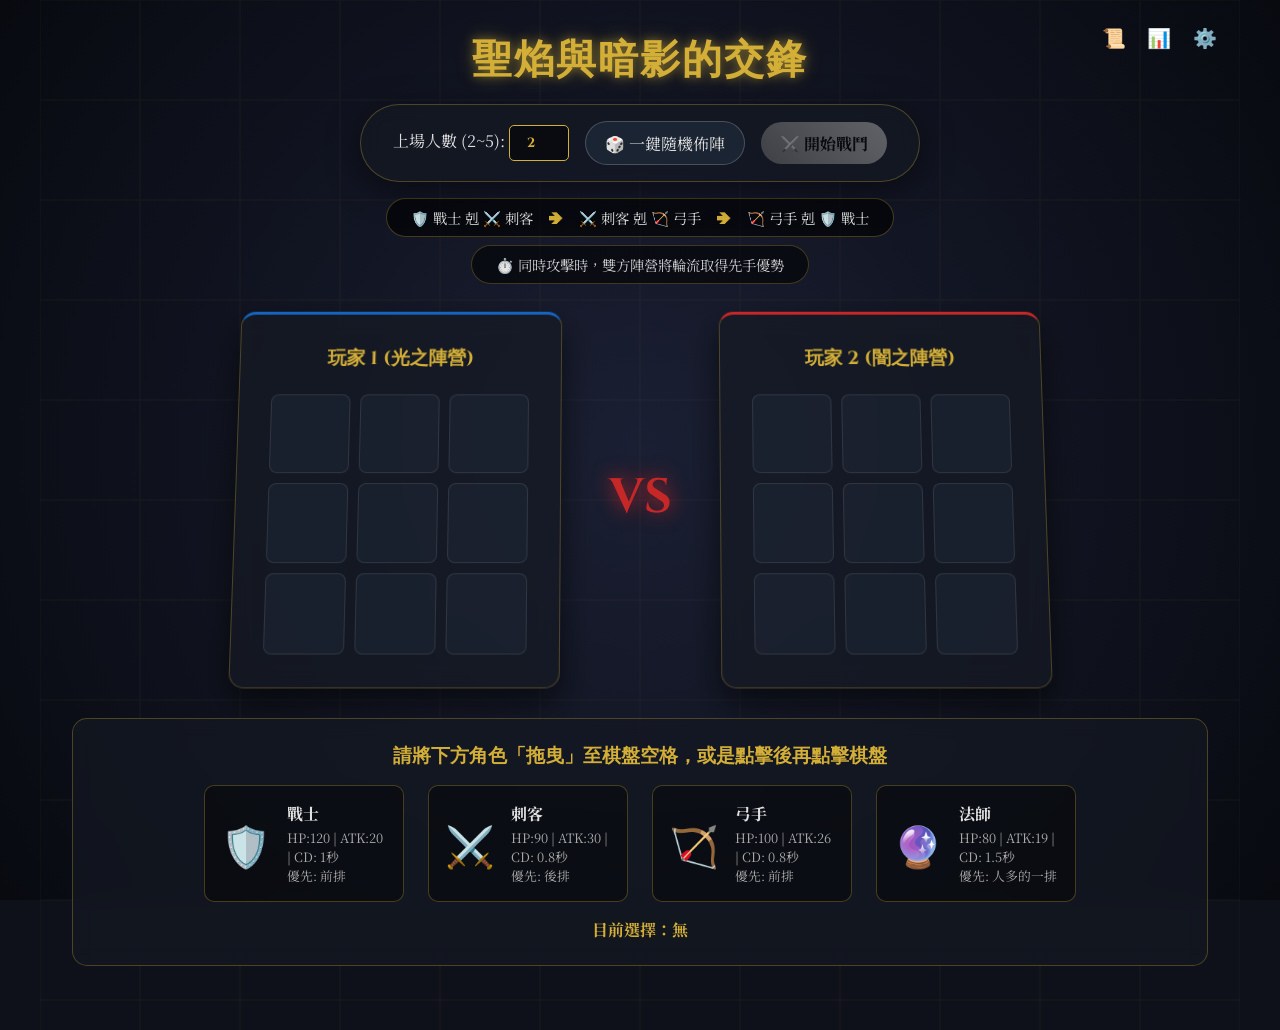
==== commit 8410029b: "release: merge modular-version to root and remove dev folders" ====
--- a/index.html
+++ b/index.html
@@ -11,14 +11,21 @@
     <div id="game-container">
         <div class="bg-overlay"></div>
         
-        <!-- 設定視窗 (Modal) -->
+        <!-- 右上角設定與數據按鈕 -->
+        <div class="top-controls">
+            <button id="btn-toggle-log" class="icon-btn" title="戰鬥日誌">📜</button>
+            <button id="btn-stats" class="icon-btn" title="數值調整">📊</button>
+            <button id="btn-settings" class="icon-btn" title="設定">⚙️</button>
+        </div>
+
+        <!-- 設定彈出視窗 (Modal) -->
         <div id="settings-modal" class="modal hidden">
             <div class="modal-content">
                 <h2 data-i18n="settings_title">⚙️ 遊戲設定</h2>
                 
                 <div class="setting-group">
                     <label data-i18n="setting_language">語言 (Language)</label>
-                    <select id="select-lang">
+                    <select id="lang-select" onchange="switchLanguage(this.value)">
                         <option value="zh-TW">繁體中文</option>
                         <option value="en">English</option>
                     </select>
@@ -26,7 +33,7 @@
 
                 <div class="setting-group">
                     <label data-i18n="setting_speed">戰鬥速度</label>
-                    <select id="select-speed">
+                    <select id="speed-select">
                         <option value="0.5">0.5X</option>
                         <option value="1" selected>1X</option>
                         <option value="2">2X</option>
@@ -34,18 +41,18 @@
                 </div>
 
                 <div class="setting-group">
-                    <label data-i18n="setting_bgm">音樂音量 (BGM)</label>
-                    <div class="slider-container">
+                    <label data-i18n="setting_bgm">音樂音量</label>
+                    <div class="slider-row">
                         <input type="range" id="vol-bgm" min="0" max="1" step="0.05" value="0.25">
-                        <span id="val-bgm">25%</span>
+                        <button id="toggle-bgm" class="icon-btn">🎵</button>
                     </div>
                 </div>
 
                 <div class="setting-group">
-                    <label data-i18n="setting_sfx">音效音量 (SFX)</label>
-                    <div class="slider-container">
+                    <label data-i18n="setting_sfx">音效音量</label>
+                    <div class="slider-row">
                         <input type="range" id="vol-sfx" min="0" max="1" step="0.05" value="0.25">
-                        <span id="val-sfx">25%</span>
+                        <button id="toggle-sfx" class="icon-btn">🔊</button>
                     </div>
                 </div>
 
@@ -53,17 +60,29 @@
             </div>
         </div>
 
+        <!-- 數值調整彈出視窗 (Modal) -->
+        <div id="stats-modal" class="modal hidden">
+            <div class="modal-content stats-modal-content">
+                <h2 data-i18n="stats_title">📊 數值調整 (測試用)</h2>
+                
+                <div id="stats-form-container" class="stats-form-container">
+                    <!-- 由 JavaScript 動態生成表單 -->
+                </div>
+
+                <div class="modal-buttons">
+                    <button id="btn-cancel-stats" data-i18n="btn_cancel_stats">取消</button>
+                    <button id="btn-save-stats" class="primary" data-i18n="btn_save_stats">💾 保存設定</button>
+                </div>
+            </div>
+        </div>
+
         <header>
             <h1 class="title" data-i18n="title">聖焰與暗影的交鋒</h1>
-            
-            <div class="controls-wrapper">
-                <div class="controls">
-                    <label><span data-i18n="num_chars_label">上場人數 (2~5):</span> <input type="number" id="num-chars" value="2" min="2" max="5"></label>
-                    <button id="btn-random" data-i18n="btn_random">🎲 一鍵隨機佈陣</button>
-                    <button id="btn-start" class="primary" disabled data-i18n="btn_start">⚔️ 開始戰鬥</button>
-                    <button id="btn-reset" class="hidden" data-i18n="btn_reset">🔄 重置下一局</button>
-                    <button id="btn-settings" data-i18n="btn_settings">⚙️ 設定</button>
-                </div>
+            <div class="controls">
+                <label><span data-i18n-text="max_chars_label">上場人數 (2~5): </span><input type="number" id="num-chars" value="2" min="2" max="5"></label>
+                <button id="btn-random" data-i18n="btn_random">🎲 一鍵隨機佈陣</button>
+                <button id="btn-start" class="primary" disabled data-i18n="btn_start">⚔️ 開始戰鬥</button>
+                <button id="btn-reset" class="hidden" data-i18n="btn_reset">🔄 重置下一局</button>
             </div>
             
             <!-- 克制說明圖 -->
@@ -73,6 +92,9 @@
                 <span data-i18n="legend_assassin">⚔️ 刺客 剋 🏹 弓手</span>
                 <span class="arrow">➔</span>
                 <span data-i18n="legend_archer">🏹 弓手 剋 🛡️ 戰士</span>
+            </div>
+            <div class="element-legend tiebreaker-legend" style="margin-top: 8px; font-size: 0.9em; opacity: 0.9;">
+                <span data-i18n="legend_tiebreaker">⏱️ 同時攻擊時，雙方陣營將輪流取得先手優勢</span>
             </div>
         </header>
 
@@ -95,27 +117,30 @@
         </main>
 
         <section class="selection-panel" id="selection-panel">
-            <h3 data-i18n="instruction_drag">請將下方角色「拖曳」至棋盤空格，或是點擊後再點擊棋盤</h3>
-            <div class="character-pool" id="character-pool">
-                <!-- 生成由 JS 控制的卡片 -->
+            <h3 data-i18n="instruction">請將下方角色「拖曳」至棋盤空格，或是點擊後再點擊棋盤</h3>
+            <div class="character-pool" id="character-pool-container">
+                <!-- 角色卡片會由 characters.js 動態生成 -->
             </div>
-            <div id="selection-status-wrap"><span data-i18n="status_selected">目前選擇：</span><span id="selection-status" data-i18n="status_none">無</span></div>
+            <div id="selection-status"><span data-i18n-text="selection_status">目前選擇：</span><span data-i18n-text="selection_none">無</span></div>
         </section>
 
-        <section class="battle-log">
-            <h3 data-i18n="log_title">📜 戰鬥日誌</h3>
+        <section id="battle-log-sidebar" class="battle-log sidebar hidden-sidebar">
+            <h3 data-i18n="battle_log_title">📜 戰鬥日誌</h3>
             <div id="log-content"></div>
         </section>
     </div>
 
-    <!-- 實體音效標籤 (請將您自己的 MP3 檔案放入資料夾中，並命名如下) -->
-    <audio id="bgm-audio" loop src="./bgm.mp3"></audio>
-    <audio id="hit-audio" src="./hit.mp3"></audio>
-    <audio id="crit-audio" src="./crit.mp3"></audio>
-    <audio id="die-audio" src="./die.mp3"></audio>
+    <!-- 實體音效標籤 -->
+    <audio id="bgm-audio" loop src="assets/audio/bgm.mp3"></audio>
+    <audio id="hit-audio" src="assets/audio/hit.mp3"></audio>
+    <audio id="crit-audio" src="assets/audio/crit.mp3"></audio>
+    <audio id="die-audio" src="assets/audio/die.mp3"></audio>
+    <audio id="magic-audio" src="assets/audio/magic.mp3"></audio>
 
-    <script src="lang.js"></script>
-    <script src="ui.js"></script>
-    <script src="app.js"></script>
+    <script src="assets/data/i18n.js"></script>
+    <script src="js/characters.js"></script>
+    <script src="js/audio.js"></script>
+    <script src="js/battle.js"></script>
+    <script src="js/app.js"></script>
 </body>
 </html>
--- a/style.css
+++ b/style.css
@@ -45,87 +45,6 @@
     pointer-events: none;
 }
 
-/* Modal 彈出視窗 */
-.modal {
-    position: fixed;
-    top: 0; left: 0; width: 100%; height: 100%;
-    background: rgba(0, 0, 0, 0.8);
-    display: flex;
-    justify-content: center;
-    align-items: center;
-    z-index: 1000;
-    backdrop-filter: blur(5px);
-    transition: opacity 0.3s ease;
-}
-
-.modal.hidden {
-    opacity: 0;
-    pointer-events: none;
-}
-
-.modal-content {
-    background: linear-gradient(135deg, rgba(30, 40, 55, 0.95), rgba(15, 20, 30, 0.95));
-    border: 2px solid var(--primary-gold);
-    border-radius: 15px;
-    padding: 2.5rem;
-    width: 400px;
-    max-width: 90%;
-    box-shadow: 0 10px 40px rgba(0,0,0,0.8), inset 0 0 15px rgba(212, 175, 55, 0.2);
-    text-align: center;
-}
-
-.modal-content h2 {
-    color: var(--primary-gold);
-    font-family: 'Cinzel', serif;
-    margin-bottom: 2rem;
-    border-bottom: 1px solid var(--glass-border);
-    padding-bottom: 1rem;
-}
-
-.setting-group {
-    display: flex;
-    justify-content: space-between;
-    align-items: center;
-    margin-bottom: 1.5rem;
-    font-size: 1.1rem;
-}
-
-.setting-group label {
-    color: var(--text-light);
-    font-weight: bold;
-}
-
-.setting-group select {
-    background: rgba(0,0,0,0.5);
-    color: var(--primary-gold);
-    border: 1px solid var(--primary-gold);
-    padding: 0.5rem;
-    border-radius: 5px;
-    font-size: 1rem;
-    cursor: pointer;
-    font-family: 'Noto Serif TC', serif;
-}
-
-.slider-container {
-    display: flex;
-    align-items: center;
-    gap: 10px;
-}
-
-.slider-container span {
-    width: 40px;
-    text-align: right;
-    font-family: monospace;
-    color: var(--primary-gold);
-}
-
-.modal-content button {
-    margin-top: 1rem;
-    width: 100%;
-    font-size: 1.2rem;
-    padding: 0.8rem;
-}
-
 header {
     text-align: center;
     margin-bottom: 1.5rem;
@@ -138,11 +57,6 @@
     text-shadow: 0 0 10px rgba(212, 175, 55, 0.5), 0 0 20px rgba(212, 175, 55, 0.3);
     letter-spacing: 2px;
     margin-bottom: 1rem;
-}
-
-.controls-wrapper {
-    display: flex;
-    justify-content: center;
 }
 
 .controls {
@@ -157,9 +71,10 @@
     backdrop-filter: blur(10px);
     box-shadow: 0 8px 32px rgba(0, 0, 0, 0.5);
     width: fit-content;
-    margin-bottom: 1rem;
-}
-
+    margin: 0 auto 1rem auto;
+}
+
+/* 克制圖例 */
 .element-legend {
     display: flex;
     justify-content: center;
@@ -275,8 +190,12 @@
     gap: 10px;
 }
 
-.team1 .grid { direction: rtl; }
-.team1 .cell { direction: ltr; }
+.team1 .grid {
+    direction: rtl; 
+}
+.team1 .cell {
+    direction: ltr; 
+}
 
 .cell {
     width: 80px;
@@ -326,8 +245,14 @@
     cursor: grab;
 }
 
-.character:active { cursor: grabbing; }
-.character.dragging { opacity: 0.5; transform: scale(1.1); }
+.character:active {
+    cursor: grabbing;
+}
+
+.character.dragging {
+    opacity: 0.5;
+    transform: scale(1.1);
+}
 
 .hp-bar-container {
     position: absolute;
@@ -348,7 +273,9 @@
     transition: width 0.3s ease, background-color 0.3s ease;
 }
 
-.hp-bar.low { background: #f44336; }
+.hp-bar.low {
+    background: #f44336;
+}
 
 /* 動畫效果 */
 @keyframes attack-right {
@@ -380,7 +307,15 @@
 .anim-attack-t1 { animation: attack-right 0.2s ease-in-out; z-index: 10; }
 .anim-attack-t2 { animation: attack-left 0.2s ease-in-out; z-index: 10; }
 .anim-hit { animation: hit-shake 0.2s ease-in-out; }
+.anim-magic-hit { animation: magic-burn 0.5s ease-out; }
 .anim-die { animation: die 0.5s forwards; }
+
+@keyframes magic-burn {
+    0% { filter: brightness(1) sepia(0) hue-rotate(0deg); transform: scale(1); }
+    30% { filter: brightness(1.5) sepia(1) hue-rotate(-50deg) drop-shadow(0 0 15px orange); transform: scale(1.1); }
+    70% { filter: brightness(1.5) sepia(1) hue-rotate(-50deg) drop-shadow(0 0 20px red); transform: scale(1.05); }
+    100% { filter: brightness(1) sepia(0) hue-rotate(0deg); transform: scale(1); }
+}
 
 .damage-text {
     position: absolute;
@@ -440,7 +375,9 @@
     width: 200px;
 }
 
-.char-card:active { cursor: grabbing; }
+.char-card:active {
+    cursor: grabbing;
+}
 
 .char-card:hover {
     background: rgba(212, 175, 55, 0.1);
@@ -453,7 +390,9 @@
     background: rgba(212, 175, 55, 0.15);
 }
 
-.char-card .icon { font-size: 2.5rem; }
+.char-card .icon {
+    font-size: 2.5rem;
+}
 
 .char-card .info {
     display: flex;
@@ -469,7 +408,7 @@
     margin-bottom: 0.2rem;
 }
 
-#selection-status-wrap {
+#selection-status {
     color: var(--primary-gold);
     font-weight: bold;
 }
@@ -478,12 +417,29 @@
 .battle-log {
     background: var(--glass-bg);
     border: 1px solid var(--glass-border);
-    border-radius: 15px;
     padding: 1.5rem;
-    height: 250px;
     display: flex;
     flex-direction: column;
-    backdrop-filter: blur(10px);
+    backdrop-filter: blur(15px);
+}
+
+.battle-log.sidebar {
+    position: fixed;
+    left: 0;
+    top: 0;
+    width: 350px;
+    height: 100vh;
+    border-radius: 0;
+    border-left: none;
+    border-right: 1px solid var(--glass-border);
+    z-index: 50;
+    transition: transform 0.3s ease;
+    padding-top: 60px; /* 留出上方空間 */
+    background: rgba(20, 25, 35, 0.85); /* 稍微加深底色以確保可讀性 */
+}
+
+.battle-log.sidebar.hidden-sidebar {
+    transform: translateX(-100%);
 }
 
 .battle-log h3 {
@@ -503,7 +459,9 @@
     padding-right: 1rem;
 }
 
-#log-content::-webkit-scrollbar { width: 8px; }
+#log-content::-webkit-scrollbar {
+    width: 8px;
+}
 #log-content::-webkit-scrollbar-track {
     background: rgba(0,0,0,0.2);
     border-radius: 4px;
@@ -521,6 +479,194 @@
     padding-top: 0.5rem;
 }
 
-.log-entry { margin-bottom: 0.3rem; }
-.log-crit { color: #ffeb3b; }
-.log-death { color: #ff5252; font-weight: bold; }
+.log-entry {
+    margin-bottom: 0.3rem;
+}
+
+.log-crit {
+    color: #ffeb3b;
+}
+
+.log-death {
+    color: #ff5252;
+    font-weight: bold;
+}
+
+.top-controls {
+    position: absolute;
+    top: 20px;
+    right: 20px;
+    z-index: 100;
+    display: flex;
+    gap: 15px;
+    align-items: center;
+}
+
+/* Modal 樣式 */
+.modal {
+    position: fixed;
+    top: 0;
+    left: 0;
+    width: 100%;
+    height: 100%;
+    background: rgba(0, 0, 0, 0.6);
+    backdrop-filter: blur(5px);
+    display: flex;
+    justify-content: center;
+    align-items: center;
+    z-index: 1000;
+    opacity: 1;
+    transition: opacity 0.3s;
+}
+
+.modal.hidden {
+    opacity: 0;
+    pointer-events: none;
+}
+
+.modal-content {
+    background: rgba(25, 25, 35, 0.95);
+    padding: 30px;
+    border-radius: 12px;
+    border: 1px solid rgba(255, 255, 255, 0.1);
+    width: 400px;
+    max-width: 90%;
+    box-shadow: 0 10px 30px rgba(0, 0, 0, 0.5);
+    display: flex;
+    flex-direction: column;
+    gap: 20px;
+}
+
+.modal-content h2 {
+    margin-top: 0;
+    color: var(--primary-color);
+    text-align: center;
+    border-bottom: 1px solid rgba(255,255,255,0.1);
+    padding-bottom: 10px;
+}
+
+.setting-group {
+    display: flex;
+    flex-direction: column;
+    gap: 8px;
+}
+
+.setting-group label {
+    font-weight: bold;
+    color: var(--text-color);
+}
+
+.slider-row {
+    display: flex;
+    align-items: center;
+    gap: 10px;
+}
+
+.slider-row input[type="range"] {
+    flex: 1;
+}
+
+#btn-close-settings {
+    margin-top: 10px;
+}
+
+/* Stats Modal Specific Styles */
+.stats-modal-content {
+    width: 600px;
+}
+
+.stats-form-container {
+    display: flex;
+    flex-direction: column;
+    gap: 15px;
+    max-height: 60vh;
+    overflow-y: auto;
+    padding-right: 10px;
+}
+
+/* Scrollbar for stats form */
+.stats-form-container::-webkit-scrollbar {
+    width: 8px;
+}
+.stats-form-container::-webkit-scrollbar-track {
+    background: rgba(0,0,0,0.2);
+    border-radius: 4px;
+}
+.stats-form-container::-webkit-scrollbar-thumb {
+    background: var(--primary-gold);
+    border-radius: 4px;
+}
+
+.stat-row {
+    display: flex;
+    align-items: center;
+    justify-content: space-between;
+    background: rgba(0,0,0,0.4);
+    padding: 10px 15px;
+    border-radius: 8px;
+    border: 1px solid rgba(255,255,255,0.05);
+}
+
+.stat-class-info {
+    display: flex;
+    align-items: center;
+    gap: 10px;
+    width: 120px;
+    font-weight: bold;
+    color: var(--primary-gold);
+}
+
+.stat-inputs {
+    display: flex;
+    gap: 15px;
+    flex: 1;
+    justify-content: flex-end;
+}
+
+.stat-input-group {
+    display: flex;
+    align-items: center;
+    gap: 5px;
+}
+
+.stat-input-group label {
+    font-size: 0.85em;
+    color: var(--text-light);
+}
+
+.stat-input-group input[type="number"] {
+    width: 70px;
+    padding: 4px;
+    font-size: 0.9em;
+}
+
+.modal-buttons {
+    display: flex;
+    justify-content: flex-end;
+    gap: 15px;
+    margin-top: 10px;
+    border-top: 1px solid rgba(255,255,255,0.1);
+    padding-top: 15px;
+}
+
+.icon-btn {
+    background: none;
+    border: none;
+    font-size: 1.2rem;
+    cursor: pointer;
+    padding: 0.2rem;
+    border-radius: 5px;
+    box-shadow: none;
+    transition: opacity 0.2s;
+}
+
+.icon-btn:hover {
+    background: rgba(255,255,255,0.1);
+    box-shadow: none;
+    border: none;
+}
+
+.icon-btn.muted {
+    opacity: 0.3;
+    filter: grayscale(1);
+}
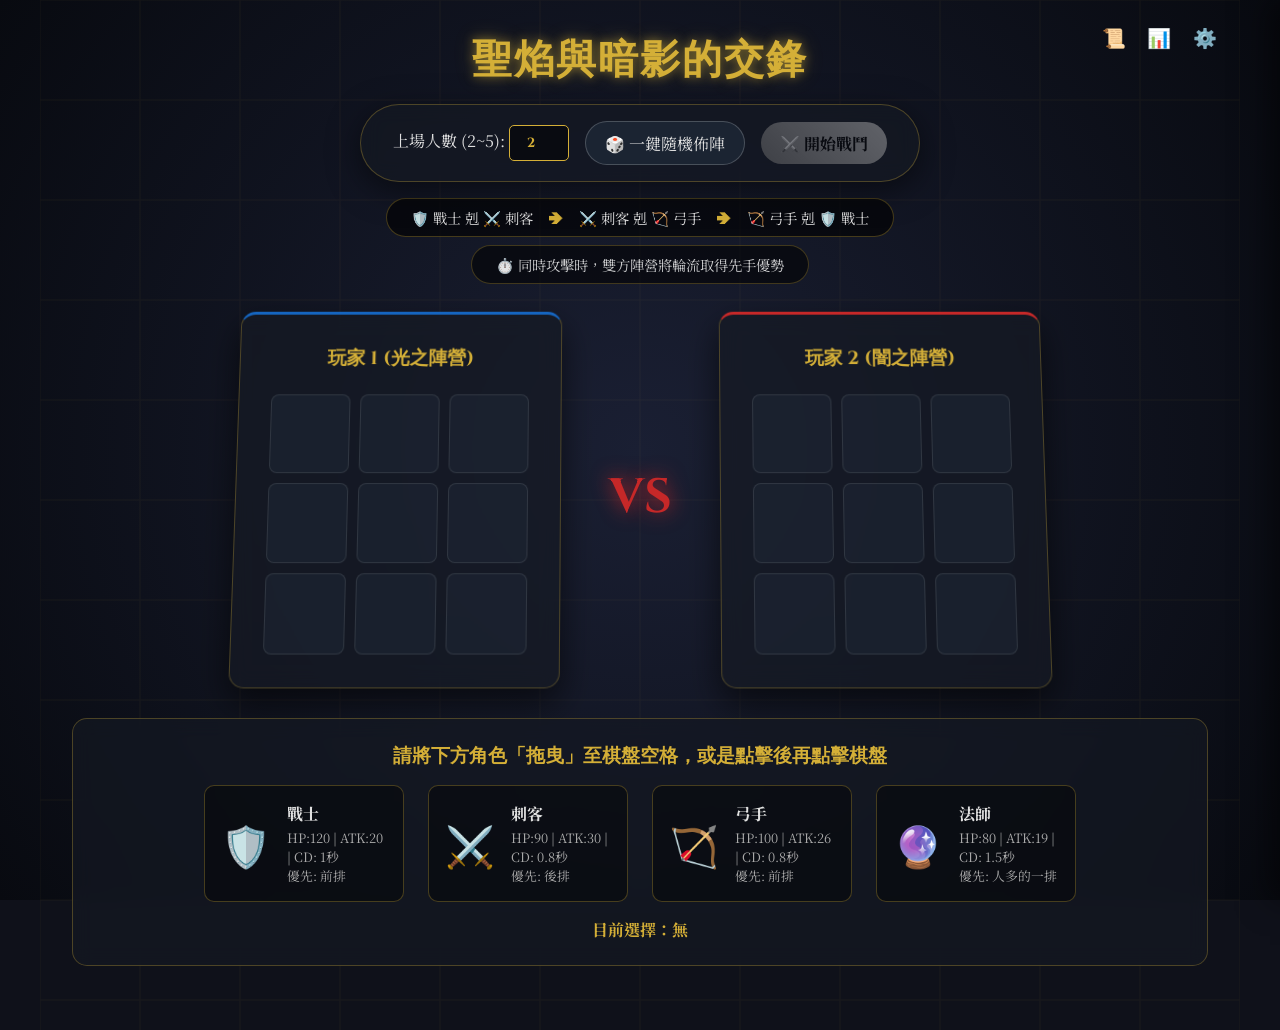
==== commit e5451b2c: "feat: change stats drawer from modal to non-blocking sidebar" ====
--- a/index.html
+++ b/index.html
@@ -60,21 +60,19 @@
             </div>
         </div>
 
-        <!-- 數值調整彈出視窗 (Modal) -->
-        <div id="stats-modal" class="modal hidden">
-            <div class="modal-content stats-modal-content">
-                <h2 data-i18n="stats_title">📊 數值調整 (測試用)</h2>
-                
-                <div id="stats-form-container" class="stats-form-container">
-                    <!-- 由 JavaScript 動態生成表單 -->
-                </div>
+        <!-- 數值調整視窗 (Sidebar) -->
+        <section id="stats-sidebar" class="stats-sidebar hidden-sidebar">
+            <h3 data-i18n="stats_title">📊 數值調整 (測試用)</h3>
+            
+            <div id="stats-form-container" class="stats-form-container">
+                <!-- 由 JavaScript 動態生成表單 -->
+            </div>
 
-                <div class="modal-buttons">
-                    <button id="btn-cancel-stats" data-i18n="btn_cancel_stats">取消</button>
-                    <button id="btn-save-stats" class="primary" data-i18n="btn_save_stats">💾 保存設定</button>
-                </div>
+            <div class="modal-buttons">
+                <button id="btn-cancel-stats" data-i18n="btn_cancel_stats">取消</button>
+                <button id="btn-save-stats" class="primary" data-i18n="btn_save_stats">💾 保存設定</button>
             </div>
-        </div>
+        </section>
 
         <header>
             <h1 class="title" data-i18n="title">聖焰與暗影的交鋒</h1>
--- a/style.css
+++ b/style.css
@@ -570,16 +570,46 @@
     margin-top: 10px;
 }
 
-/* Stats Modal Specific Styles */
-.stats-modal-content {
-    width: 600px;
+/* Stats Sidebar (右側滑出無遮罩) */
+.stats-sidebar {
+    position: fixed;
+    right: 0;
+    top: 0;
+    width: 450px;
+    height: 100vh;
+    border-radius: 0;
+    border-left: 1px solid var(--glass-border);
+    border-top: none;
+    border-bottom: none;
+    border-right: none;
+    z-index: 50;
+    transition: transform 0.3s ease;
+    padding: 1.5rem;
+    padding-top: 60px; /* 留出上方空間給右上角按鈕 */
+    background: rgba(20, 25, 35, 0.95);
+    display: flex;
+    flex-direction: column;
+    backdrop-filter: blur(15px);
+    box-shadow: -10px 0 30px rgba(0, 0, 0, 0.5);
+}
+
+.stats-sidebar.hidden-sidebar {
+    transform: translateX(100%);
+}
+
+.stats-sidebar h3 {
+    color: var(--primary-gold);
+    margin-bottom: 1rem;
+    font-family: 'Cinzel', serif;
+    border-bottom: 1px solid var(--glass-border);
+    padding-bottom: 0.5rem;
 }
 
 .stats-form-container {
     display: flex;
     flex-direction: column;
     gap: 15px;
-    max-height: 60vh;
+    flex: 1;
     overflow-y: auto;
     padding-right: 10px;
 }
